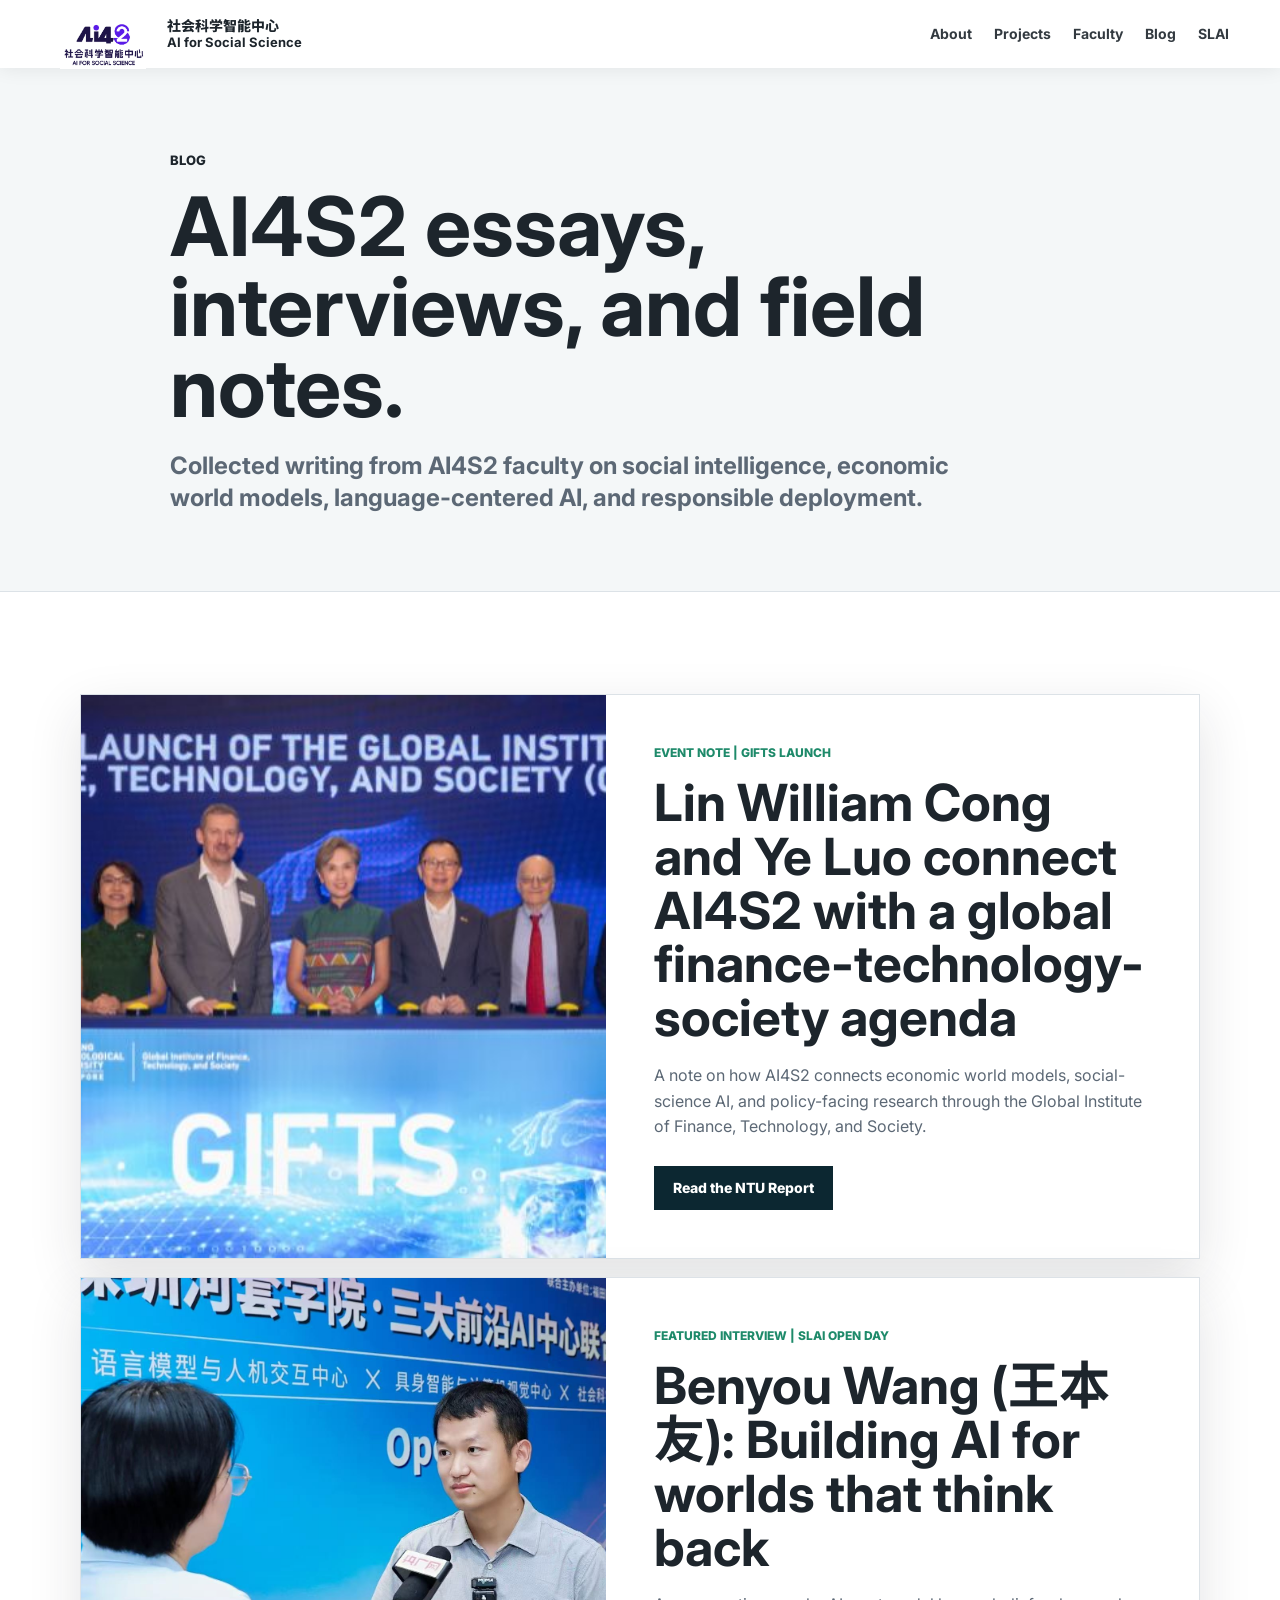
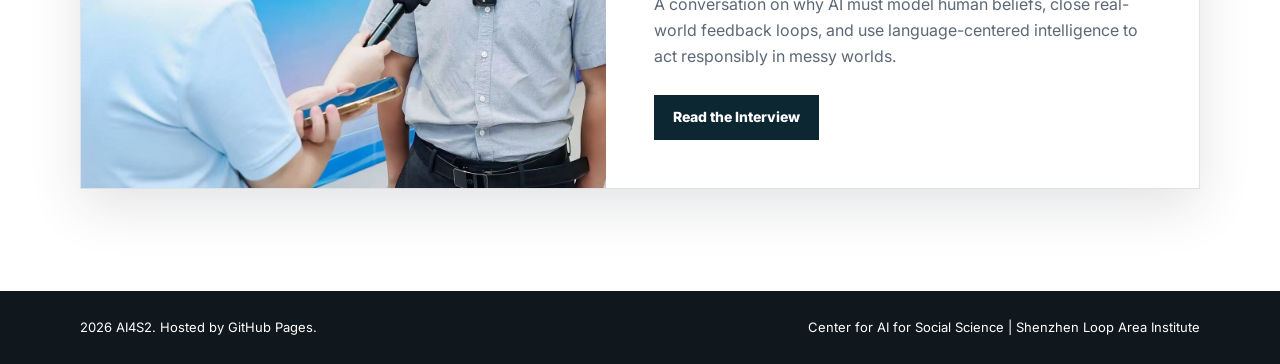
==== blog/index.html @ 8fbc67a0 "Add local blog pages" ====
<!doctype html>
<html lang="en">
  <head>
    <meta charset="utf-8" />
    <meta name="viewport" content="width=device-width, initial-scale=1" />
    <meta
      name="description"
      content="AI4S2 blog posts, interviews, and essays on social intelligence, economic world models, language-centered AI, and real-world deployment."
    />
    <title>Blog | AI4S2</title>
    <link rel="icon" href="../favicon.svg" type="image/svg+xml" />
    <link rel="preconnect" href="https://fonts.googleapis.com" />
    <link rel="preconnect" href="https://fonts.gstatic.com" crossorigin />
    <link
      href="https://fonts.googleapis.com/css2?family=Inter:wght@400;500;600;700;800&family=Noto+Sans+SC:wght@400;500;700;800&display=swap"
      rel="stylesheet"
    />
    <link rel="stylesheet" href="../assets/css/styles.css" />
  </head>
  <body class="subpage">
    <header class="site-header" data-header>
      <a class="brand" href="../" aria-label="AI4S2 home">
        <span class="brand-logo-wrap">
          <img class="brand-logo" src="../assets/img/ai4s2-center-logo.png" alt="" />
        </span>
        <span class="brand-text">
          <span>&#31038;&#20250;&#31185;&#23398;&#26234;&#33021;&#20013;&#24515;</span>
          <span>AI for Social Science</span>
        </span>
      </a>
      <button class="nav-toggle" type="button" aria-expanded="false" aria-controls="site-nav" data-nav-toggle>
        <span></span>
        <span></span>
        <span></span>
      </button>
      <nav class="site-nav" id="site-nav" data-nav>
        <a href="../#about">About</a>
        <a href="../projects.html">Projects</a>
        <a href="../faculty.html">Faculty</a>
        <a href="./">Blog</a>
        <a href="https://www.slai.edu.cn/" target="_blank" rel="noreferrer">SLAI</a>
      </nav>
    </header>

    <main id="top">
      <section class="page-hero">
        <div class="section-inner page-hero-inner">
          <p class="section-kicker">Blog</p>
          <h1>AI4S2 essays, interviews, and field notes.</h1>
          <p>Collected writing from AI4S2 faculty on social intelligence, economic world models, language-centered AI, and responsible deployment.</p>
        </div>
      </section>

      <section class="section">
        <div class="section-inner">
          <div class="blog-list-grid">
            <article class="blog-list-card">
              <a
                class="blog-list-image"
                href="https://www.ntu.edu.sg/gifts/events-and-programmes/news/detail/launch-of-the-global-institute-of-finance--technology--and-society-gifts"
                target="_blank"
                rel="noreferrer"
              >
                <img
                  src="../assets/img/gifts-launch-cover.jpg"
                  alt="Launch of the Global Institute of Finance, Technology, and Society"
                  loading="lazy"
                  decoding="async"
                />
              </a>
              <div class="blog-list-copy">
                <span class="blog-label">Event Note | GIFTS Launch</span>
                <h2>
                  <a
                    href="https://www.ntu.edu.sg/gifts/events-and-programmes/news/detail/launch-of-the-global-institute-of-finance--technology--and-society-gifts"
                    target="_blank"
                    rel="noreferrer"
                  >
                    Lin William Cong and Ye Luo connect AI4S2 with a global finance-technology-society agenda
                  </a>
                </h2>
                <p>
                  A note on how AI4S2 connects economic world models, social-science AI, and policy-facing research
                  through the Global Institute of Finance, Technology, and Society.
                </p>
                <a
                  class="button blog-link"
                  href="https://www.ntu.edu.sg/gifts/events-and-programmes/news/detail/launch-of-the-global-institute-of-finance--technology--and-society-gifts"
                  target="_blank"
                  rel="noreferrer"
                >
                  Read the NTU Report
                </a>
              </div>
            </article>
            <article class="blog-list-card">
              <a class="blog-list-image" href="./2026/slai-open-day-interview/">
                <img
                  src="../assets/img/benyou-wang-slai-open-day.jpg"
                  alt="Benyou Wang interviewed at the Shenzhen Loop Area Institute Open Day"
                  loading="lazy"
                  decoding="async"
                />
              </a>
              <div class="blog-list-copy">
                <span class="blog-label">Featured Interview | SLAI Open Day</span>
                <h2>
                  <a href="./2026/slai-open-day-interview/">
                    Benyou Wang (&#29579;&#26412;&#21451;): Building AI for worlds that think back
                  </a>
                </h2>
                <p>
                  A conversation on why AI must model human beliefs, close real-world feedback loops, and use
                  language-centered intelligence to act responsibly in messy worlds.
                </p>
                <a class="button blog-link" href="./2026/slai-open-day-interview/">Read the Interview</a>
              </div>
            </article>
          </div>
        </div>
      </section>
    </main>

    <footer class="site-footer">
      <div class="section-inner footer-inner">
        <span>2026 AI4S2. Hosted by GitHub Pages.</span>
        <span>Center for AI for Social Science | Shenzhen Loop Area Institute</span>
      </div>
    </footer>

    <script src="../assets/js/main.js"></script>
  </body>
</html>
---- assets/css/styles.css ----
:root {
  --ink: #1d252c;
  --muted: #5c6875;
  --line: #dce2e7;
  --paper: #ffffff;
  --soft: #f4f7f8;
  --deep: #0c2731;
  --blue: #2b77c0;
  --green: #1e8a6a;
  --rose: #b64e65;
  --gold: #b88226;
  --violet: #6c5eb5;
  --cyan: #14879b;
  --slai-purple: #5524ee;
  --slai-ink: #1d1348;
  --slai-soft: #f4f0ff;
  --shadow: 0 18px 50px rgba(29, 37, 44, 0.12);
}

* {
  box-sizing: border-box;
}

html {
  scroll-behavior: smooth;
}

body {
  margin: 0;
  color: var(--ink);
  background: var(--paper);
  font-family: Inter, "Noto Sans SC", system-ui, -apple-system, BlinkMacSystemFont, "Segoe UI", sans-serif;
  line-height: 1.6;
}

a {
  color: inherit;
  text-decoration: none;
}

img {
  display: block;
  max-width: 100%;
}

.site-header {
  position: fixed;
  z-index: 30;
  top: 0;
  left: 0;
  right: 0;
  display: flex;
  align-items: center;
  justify-content: space-between;
  height: 68px;
  padding: 0 clamp(18px, 4vw, 56px);
  color: #fff;
  transition: background 180ms ease, color 180ms ease, box-shadow 180ms ease;
}

.site-header.is-scrolled {
  color: var(--ink);
  background: rgba(255, 255, 255, 0.94);
  box-shadow: 0 1px 18px rgba(0, 0, 0, 0.08);
  backdrop-filter: blur(14px);
}

.subpage .site-header {
  color: var(--ink);
  background: rgba(255, 255, 255, 0.96);
  box-shadow: 0 1px 18px rgba(0, 0, 0, 0.08);
  backdrop-filter: blur(14px);
}

.brand {
  display: inline-flex;
  align-items: center;
  gap: 12px;
  font-weight: 800;
  letter-spacing: 0;
}

.brand-logo-wrap {
  display: grid;
  place-items: center;
  width: 104px;
  height: 44px;
  padding: 6px 8px;
  border: 1px solid rgba(255, 255, 255, 0.62);
  background: #fff;
}

.brand-logo {
  width: 100%;
  height: 100%;
  object-fit: contain;
}

.brand-mark {
  display: grid;
  place-items: center;
  width: 72px;
  height: 34px;
  border: 1px solid currentColor;
  font-size: 15px;
}

.brand-text {
  display: grid;
  gap: 1px;
  color: inherit;
  font-size: 13px;
  font-weight: 700;
  line-height: 1.15;
}

.brand-text span:first-child {
  font-size: 14px;
  font-weight: 800;
}

.site-nav {
  display: flex;
  align-items: center;
  gap: 22px;
  font-size: 14px;
  font-weight: 700;
}

.site-nav a {
  opacity: 0.9;
}

.site-nav a:hover {
  opacity: 1;
}

.nav-toggle {
  display: none;
  width: 42px;
  height: 42px;
  border: 1px solid currentColor;
  background: transparent;
  color: inherit;
  padding: 9px;
}

.nav-toggle span {
  display: block;
  height: 2px;
  margin: 5px 0;
  background: currentColor;
}

.hero {
  position: relative;
  min-height: min(760px, 82vh);
  display: flex;
  align-items: center;
  overflow: hidden;
  color: #fff;
}

.hero-bg,
.hero-overlay {
  position: absolute;
  inset: 0;
  width: 100%;
  height: 100%;
}

.hero-bg {
  object-fit: cover;
}

.hero-overlay {
  background: rgba(3, 19, 27, 0.58);
}

.hero-content {
  position: relative;
  z-index: 1;
  width: min(1120px, calc(100% - 40px));
  margin: 0 auto;
  padding-top: 64px;
}

.hero-logo {
  width: min(270px, 62vw);
  margin: 0 0 28px;
  padding: 16px 18px;
  border: 1px solid rgba(255, 255, 255, 0.42);
  background: rgba(255, 255, 255, 0.94);
  box-shadow: 0 20px 52px rgba(0, 0, 0, 0.18);
}

.eyebrow,
.section-kicker {
  margin: 0 0 16px;
  font-size: 13px;
  font-weight: 800;
  letter-spacing: 0;
  text-transform: uppercase;
}

.hero h1 {
  margin: 0;
  max-width: 900px;
  font-size: clamp(62px, 12vw, 140px);
  line-height: 0.9;
  letter-spacing: 0;
}

.hero-subtitle {
  max-width: 760px;
  margin: 26px 0 0;
  font-size: clamp(19px, 2.2vw, 31px);
  line-height: 1.25;
  font-weight: 700;
}

.hero-subtitle.cn {
  margin-top: 12px;
  font-size: clamp(16px, 1.6vw, 22px);
  font-weight: 500;
}

.hero-actions {
  display: flex;
  gap: 14px;
  flex-wrap: wrap;
  margin-top: 34px;
}

.button {
  display: inline-flex;
  align-items: center;
  min-height: 44px;
  padding: 10px 18px;
  border: 1px solid currentColor;
  font-size: 14px;
  font-weight: 800;
}

.button.primary {
  background: #fff;
  color: var(--deep);
  border-color: #fff;
}

.button.secondary {
  color: #fff;
}

.slai-band {
  border-bottom: 1px solid rgba(85, 36, 238, 0.18);
  background: var(--slai-soft);
}

.slai-band-inner {
  display: grid;
  grid-template-columns: minmax(0, 1.35fr) minmax(220px, 0.58fr) minmax(190px, 0.42fr);
  gap: 28px;
  align-items: center;
  padding: 26px 0;
}

.slai-tag {
  display: inline-flex;
  margin-bottom: 8px;
  color: var(--slai-purple);
  font-size: 12px;
  font-weight: 900;
  letter-spacing: 0;
  text-transform: uppercase;
}

.slai-identity h2 {
  margin: 0;
  color: var(--slai-ink);
  font-size: clamp(24px, 3vw, 38px);
  line-height: 1.08;
}

.slai-identity p {
  max-width: 690px;
  margin: 10px 0 0;
  color: #514a67;
  font-size: 15px;
}

.slai-motto {
  min-height: 132px;
  padding: 20px;
  border-left: 5px solid var(--slai-purple);
  background: #fff;
}

.slai-motto span {
  display: block;
  color: var(--slai-purple);
  font-size: 12px;
  font-weight: 900;
  letter-spacing: 0;
}

.slai-motto strong {
  display: block;
  margin-top: 14px;
  color: var(--slai-ink);
  font-size: 30px;
  line-height: 1.15;
}

.slai-links {
  display: grid;
  gap: 10px;
}

.slai-links a {
  display: flex;
  align-items: center;
  min-height: 46px;
  padding: 12px 14px;
  border: 1px solid rgba(85, 36, 238, 0.28);
  background: #fff;
  color: var(--slai-ink);
  font-size: 13px;
  font-weight: 900;
}

.slai-links a:hover {
  border-color: var(--slai-purple);
  color: var(--slai-purple);
}

.page-hero {
  padding: 150px 0 76px;
  border-bottom: 1px solid var(--line);
  background: var(--soft);
}

.page-hero-inner {
  max-width: 940px;
}

.page-hero h1 {
  margin: 0;
  font-size: clamp(46px, 7vw, 82px);
  line-height: 0.98;
}

.page-hero p:last-child {
  max-width: 780px;
  margin-top: 22px;
  color: var(--muted);
  font-size: clamp(18px, 2vw, 24px);
  font-weight: 700;
  line-height: 1.35;
}

.section {
  padding: clamp(58px, 8vw, 108px) 0;
}

.section-inner {
  width: min(1120px, calc(100% - 40px));
  margin: 0 auto;
}

.muted {
  background: var(--soft);
}

.intro-band {
  padding-top: clamp(46px, 6vw, 78px);
}

.intro-grid,
.split-grid,
.evidence-grid,
.team-grid,
.contact-grid {
  display: grid;
  grid-template-columns: minmax(0, 0.85fr) minmax(0, 1.15fr);
  gap: clamp(30px, 5vw, 76px);
  align-items: start;
}

h2 {
  margin: 0;
  font-size: clamp(31px, 4.5vw, 56px);
  line-height: 1.05;
  letter-spacing: 0;
}

h3 {
  margin: 0 0 10px;
  font-size: 20px;
  line-height: 1.2;
  letter-spacing: 0;
}

p {
  margin: 0;
}

p + p {
  margin-top: 16px;
}

.cn {
  color: inherit;
}

.intro-copy {
  font-size: 18px;
  color: var(--muted);
}

.framework {
  display: grid;
  grid-template-columns: repeat(3, minmax(0, 1fr));
  gap: 18px;
}

.insight-grid {
  display: grid;
  grid-template-columns: repeat(3, minmax(0, 1fr));
  gap: 18px;
}

.insight-card {
  min-height: 220px;
  padding: 24px;
  border: 1px solid var(--line);
  background: #fff;
}

.insight-card span {
  display: inline-flex;
  align-items: center;
  justify-content: center;
  width: 42px;
  height: 42px;
  margin-bottom: 42px;
  border: 1px solid var(--green);
  color: var(--green);
  font-weight: 800;
}

.insight-card p {
  color: var(--muted);
}

.framework-panel,
.direction-card,
.stat-box {
  border: 1px solid var(--line);
  background: #fff;
}

.framework-panel {
  min-height: 260px;
  padding: 26px;
}

.panel-number {
  display: block;
  margin-bottom: 54px;
  color: var(--green);
  font-weight: 800;
}

.framework-panel p,
.direction-card p,
.project-card p,
.visual-copy p,
.team-grid p,
.contact-grid p {
  color: var(--muted);
}

.section-heading {
  max-width: 760px;
  margin-bottom: 34px;
}

.section-heading.wide {
  max-width: 880px;
}

.direction-grid {
  display: grid;
  grid-template-columns: repeat(3, minmax(0, 1fr));
  gap: 18px;
}

.direction-card {
  min-height: 260px;
  padding: 24px;
  border-top-width: 5px;
}

.accent-blue {
  border-top-color: var(--blue);
}

.accent-green {
  border-top-color: var(--green);
}

.accent-rose {
  border-top-color: var(--rose);
}

.accent-gold {
  border-top-color: var(--gold);
}

.accent-violet {
  border-top-color: var(--violet);
}

.accent-cyan {
  border-top-color: var(--cyan);
}

.visual-split {
  background: #fff;
}

.visual-copy {
  padding-top: 18px;
}

.media-frame {
  margin: 0;
  border: 1px solid var(--line);
  background: #fff;
  box-shadow: var(--shadow);
}

.media-frame img {
  width: 100%;
  aspect-ratio: 1.55;
  object-fit: cover;
}

figcaption {
  padding: 12px 14px 14px;
  color: var(--muted);
  font-size: 13px;
}

.project-grid {
  display: grid;
  grid-template-columns: repeat(2, minmax(0, 1fr));
  gap: 18px;
}

.project-section .section-heading {
  margin-bottom: 30px;
}

.subpage .project-section > .section-inner > .section-heading:first-child,
.subpage .faculty-section > .section-inner > .section-heading:first-child {
  display: none;
}

.project-feature {
  display: grid;
  grid-template-columns: minmax(0, 0.92fr) minmax(0, 1.08fr);
  margin-bottom: 18px;
  border: 1px solid var(--line);
  background: #fff;
  box-shadow: var(--shadow);
}

.project-feature-copy {
  display: flex;
  flex-direction: column;
  justify-content: center;
  min-width: 0;
  padding: clamp(28px, 4vw, 44px);
}

.project-label {
  display: block;
  margin-bottom: 16px;
  color: var(--green);
  font-size: 12px;
  font-weight: 800;
  text-transform: uppercase;
}

.project-feature h3 {
  margin: 0;
  font-size: clamp(40px, 5vw, 66px);
  line-height: 0.98;
}

.project-lede {
  margin-top: 18px;
  color: var(--ink);
  font-size: clamp(19px, 2vw, 24px);
  font-weight: 800;
  line-height: 1.28;
}

.project-feature-copy p:not(.project-lede) {
  margin-top: 17px;
  color: var(--muted);
}

.project-meta-grid {
  display: grid;
  grid-template-columns: repeat(3, minmax(0, 1fr));
  gap: 10px;
  margin-top: 24px;
}

.project-meta-grid div {
  min-width: 0;
  min-height: 112px;
  padding: 14px;
  border: 1px solid var(--line);
  background: var(--soft);
}

.project-meta-grid span,
.project-meta-grid small {
  display: block;
  color: var(--muted);
  font-size: 12px;
  font-weight: 800;
  line-height: 1.35;
}

.project-meta-grid strong {
  display: block;
  margin: 12px 0 6px;
  color: var(--deep);
  font-size: clamp(22px, 2.1vw, 30px);
  line-height: 1;
}

.project-feature-visual {
  display: flex;
  flex-direction: column;
  min-width: 0;
  margin: 0;
  border-left: 1px solid var(--line);
  background: var(--soft);
}

.project-feature-visual img {
  flex: 0 0 auto;
  width: 100%;
  min-height: 0;
  aspect-ratio: 1.78;
  object-fit: cover;
  object-position: center;
}

.project-detail-grid {
  display: grid;
  grid-template-columns: repeat(3, minmax(0, 1fr));
  gap: 14px;
  margin: 18px 0;
}

.project-detail-card {
  min-height: 315px;
  padding: 22px;
  border: 1px solid var(--line);
  border-top-width: 5px;
  background: #fff;
}

.project-number {
  display: block;
  margin-bottom: 34px;
  color: var(--green);
  font-weight: 800;
}

.project-detail-card h4,
.project-note h4 {
  margin: 0 0 14px;
  font-size: 21px;
  line-height: 1.18;
}

.project-detail-card ul {
  margin: 0;
  padding-left: 18px;
  color: var(--muted);
  font-size: 14px;
  line-height: 1.5;
}

.project-detail-card li + li {
  margin-top: 8px;
}

.project-visual-grid {
  display: grid;
  grid-template-columns: minmax(0, 1.22fr) minmax(0, 0.78fr);
  gap: 18px;
  align-items: stretch;
}

.project-visual-panel {
  min-width: 0;
  margin: 0;
  border: 1px solid var(--line);
  background: #fff;
}

.project-visual-panel img {
  width: 100%;
  aspect-ratio: 1.79;
  object-fit: cover;
}

.project-visual-panel.compact img {
  aspect-ratio: 1.97;
}

.project-side-stack {
  display: grid;
  gap: 18px;
}

.project-note {
  min-height: 188px;
  padding: 24px;
  color: #fff;
  background: var(--deep);
}

.project-note p {
  color: rgba(255, 255, 255, 0.78);
}

.project-subheading {
  max-width: 760px;
  margin: 36px 0 18px;
}

.project-subheading h3 {
  margin: 0;
  font-size: clamp(26px, 3vw, 36px);
  line-height: 1.12;
}

.project-card {
  display: grid;
  grid-template-columns: 190px minmax(0, 1fr);
  min-height: 210px;
  border: 1px solid var(--line);
  background: #fff;
}

.project-card img {
  width: 100%;
  height: 100%;
  min-height: 210px;
  object-fit: cover;
}

.project-card div {
  padding: 22px;
}

.faculty-section .section-heading p {
  max-width: 820px;
  color: var(--muted);
}

.faculty-group + .faculty-group {
  margin-top: 34px;
}

.faculty-group-head {
  display: flex;
  align-items: end;
  justify-content: space-between;
  gap: 24px;
  margin-bottom: 16px;
  border-bottom: 1px solid var(--line);
  padding-bottom: 14px;
}

.faculty-group-head h3 {
  margin: 0;
  font-size: 24px;
}

.faculty-group-head p {
  max-width: 560px;
  color: var(--muted);
  font-size: 14px;
}

.faculty-grid {
  display: grid;
  grid-template-columns: repeat(2, minmax(0, 1fr));
  gap: 14px;
}

.faculty-grid.compact {
  grid-template-columns: repeat(3, minmax(0, 1fr));
}

.faculty-card {
  display: grid;
  grid-template-columns: 58px minmax(0, 1fr);
  gap: 16px;
  min-height: 180px;
  padding: 20px;
  border: 1px solid var(--line);
  background: #fff;
}

.faculty-card.lead {
  border-top: 5px solid var(--green);
}

.faculty-card.has-photo {
  grid-template-columns: 94px minmax(0, 1fr);
  min-height: 196px;
}

.faculty-photo {
  width: 94px;
  height: 118px;
  margin: 0;
  overflow: hidden;
  align-self: start;
  border: 1px solid var(--line);
  background: var(--soft);
}

.faculty-photo img {
  display: block;
  width: 100%;
  height: 100%;
  object-fit: cover;
}

.faculty-avatar {
  display: grid;
  place-items: center;
  width: 58px;
  height: 58px;
  border: 1px solid var(--deep);
  color: var(--deep);
  font-size: 15px;
  font-weight: 800;
}

.faculty-label {
  display: block;
  margin-bottom: 8px;
  color: var(--green);
  font-size: 12px;
  font-weight: 800;
  text-transform: uppercase;
}

.faculty-card h4 {
  margin: 0 0 6px;
  font-size: 20px;
  line-height: 1.2;
}

.faculty-card p {
  color: var(--ink);
  font-size: 14px;
  font-weight: 700;
}

.faculty-meta {
  display: block;
  margin-top: 12px;
  color: var(--muted);
  font-size: 13px;
  line-height: 1.45;
}

.blog-section {
  background: #fff;
}

.blog-section .section-heading p {
  max-width: 760px;
  color: var(--muted);
}

.blog-feature {
  display: grid;
  grid-template-columns: minmax(0, 1.08fr) minmax(0, 0.92fr);
  border: 1px solid var(--line);
  background: #fff;
  box-shadow: var(--shadow);
}

.blog-stack {
  display: grid;
  gap: 24px;
}

.blog-media {
  display: grid;
  grid-template-rows: minmax(0, 1fr) auto;
  min-width: 0;
  background: var(--soft);
}

.blog-image {
  display: block;
  min-height: 430px;
  background: var(--soft);
  overflow: hidden;
}

.blog-media .blog-image {
  min-height: 285px;
}

.blog-image img {
  width: 100%;
  height: 100%;
  object-fit: cover;
  object-position: center;
}

.blog-inline-photo {
  margin: 0;
  border-top: 1px solid var(--line);
  background: #fff;
}

.blog-inline-photo img {
  width: 100%;
  aspect-ratio: 1.72;
  object-fit: cover;
  object-position: center;
}

.blog-content {
  display: flex;
  flex-direction: column;
  justify-content: center;
  min-width: 0;
  padding: clamp(28px, 4vw, 48px);
}

.blog-label {
  display: block;
  margin-bottom: 14px;
  color: var(--green);
  font-size: 12px;
  font-weight: 800;
  text-transform: uppercase;
}

.blog-content h3 {
  margin: 0;
  font-size: clamp(30px, 3.6vw, 48px);
  line-height: 1.04;
}

.blog-content p {
  margin-top: 20px;
  color: var(--muted);
  font-size: 16px;
}

.blog-points {
  display: grid;
  gap: 10px;
  margin: 24px 0 26px;
}

.blog-points span {
  position: relative;
  display: block;
  padding: 12px 14px 12px 34px;
  border: 1px solid var(--line);
  background: var(--soft);
  color: var(--ink);
  font-size: 14px;
  font-weight: 700;
  line-height: 1.45;
}

.blog-points span::before {
  content: "";
  position: absolute;
  top: 19px;
  left: 14px;
  width: 8px;
  height: 8px;
  background: var(--green);
}

.button.blog-link {
  align-self: flex-start;
  background: var(--deep);
  color: #fff;
  border-color: var(--deep);
}

.blog-index-link {
  margin-top: 14px;
  color: var(--green);
  font-size: 13px;
  font-weight: 800;
}

.blog-list-grid {
  display: grid;
  gap: 18px;
}

.blog-list-card {
  display: grid;
  grid-template-columns: minmax(0, 0.94fr) minmax(0, 1.06fr);
  border: 1px solid var(--line);
  background: #fff;
  box-shadow: var(--shadow);
}

.blog-list-image {
  display: block;
  min-height: 390px;
  background: var(--soft);
  overflow: hidden;
}

.blog-list-image img {
  width: 100%;
  height: 100%;
  object-fit: cover;
}

.blog-list-copy {
  display: flex;
  flex-direction: column;
  justify-content: center;
  min-width: 0;
  padding: clamp(28px, 4vw, 48px);
}

.blog-list-copy h2 {
  font-size: clamp(32px, 4vw, 52px);
}

.blog-list-copy p {
  margin: 18px 0 26px;
  color: var(--muted);
  font-size: 16px;
}

.article-hero {
  padding: 142px 0 58px;
  background: var(--soft);
  border-bottom: 1px solid var(--line);
}

.article-hero-inner {
  max-width: 960px;
}

.article-back {
  display: inline-block;
  margin-bottom: 28px;
  color: var(--green);
  font-size: 13px;
  font-weight: 800;
}

.article-hero h1 {
  margin: 0;
  font-size: clamp(42px, 6.2vw, 78px);
  line-height: 0.98;
}

.article-deck {
  max-width: 840px;
  margin-top: 24px;
  color: var(--muted);
  font-size: clamp(18px, 2vw, 24px);
  font-weight: 700;
  line-height: 1.35;
}

.article-meta {
  display: flex;
  flex-wrap: wrap;
  gap: 9px;
  margin-top: 28px;
}

.article-meta span {
  padding: 7px 10px;
  border: 1px solid var(--line);
  background: #fff;
  color: var(--muted);
  font-size: 12px;
  font-weight: 800;
}

.article-cover {
  width: min(1120px, calc(100% - 40px));
  margin: 34px auto 0;
  border: 1px solid var(--line);
  background: #fff;
  box-shadow: var(--shadow);
}

.article-cover img {
  width: 100%;
  max-height: 620px;
  object-fit: cover;
}

.article-section {
  padding-top: clamp(42px, 6vw, 78px);
}

.article-layout {
  display: grid;
  grid-template-columns: minmax(190px, 0.28fr) minmax(0, 0.72fr);
  gap: clamp(30px, 5vw, 72px);
  align-items: start;
}

.article-toc {
  position: sticky;
  top: 96px;
  display: grid;
  gap: 10px;
  padding: 18px;
  border: 1px solid var(--line);
  background: #fff;
}

.article-toc a {
  color: var(--muted);
  font-size: 13px;
  font-weight: 800;
  line-height: 1.35;
}

.article-toc a:hover {
  color: var(--green);
}

.article-body {
  min-width: 0;
  font-size: 18px;
  line-height: 1.72;
}

.article-body p {
  color: #34404a;
}

.article-lede {
  color: var(--ink);
  font-size: clamp(20px, 2.2vw, 27px);
  font-weight: 800;
  line-height: 1.36;
}

.article-body h2 {
  margin: 54px 0 18px;
  padding-top: 16px;
  border-top: 1px solid var(--line);
  font-size: clamp(28px, 3vw, 40px);
  line-height: 1.12;
}

.article-body ul {
  margin: 18px 0 0;
  padding-left: 22px;
  color: #34404a;
}

.article-body li + li {
  margin-top: 8px;
}

.article-source {
  margin-top: 54px;
  padding: 20px;
  border: 1px solid var(--line);
  background: var(--soft);
}

.article-source p {
  color: var(--muted);
  font-size: 14px;
  font-weight: 700;
}

.article-source a {
  color: var(--green);
}

.evidence {
  background: var(--deep);
  color: #fff;
}

.evidence p {
  color: rgba(255, 255, 255, 0.78);
}

.timeline {
  display: grid;
  gap: 12px;
}

.timeline div {
  padding: 18px;
  border: 1px solid rgba(255, 255, 255, 0.2);
  background: rgba(255, 255, 255, 0.08);
}

.timeline time {
  display: block;
  margin-bottom: 8px;
  color: #9fe0ca;
  font-weight: 800;
}

.gallery {
  display: grid;
  grid-template-columns: 1fr 1fr;
  gap: 14px;
}

.gallery img {
  width: 100%;
  aspect-ratio: 1.35;
  object-fit: cover;
  border: 1px solid rgba(255, 255, 255, 0.18);
}

.gallery img:first-child {
  grid-column: span 2;
  aspect-ratio: 2.45;
}

.stat-grid {
  display: grid;
  grid-template-columns: repeat(2, minmax(0, 1fr));
  gap: 14px;
}

.stat-box {
  min-height: 150px;
  padding: 22px;
}

.stat-box strong {
  display: block;
  margin-bottom: 18px;
  font-size: 42px;
  line-height: 1;
  color: var(--green);
}

.stat-box span {
  color: var(--muted);
  font-weight: 700;
}

.contact-section {
  background: #f7f1e8;
}

.contact-links {
  display: grid;
  gap: 12px;
}

.contact-links a {
  display: flex;
  align-items: center;
  min-height: 54px;
  padding: 14px 18px;
  border: 1px solid rgba(29, 37, 44, 0.16);
  background: #fff;
  font-weight: 800;
}

.contact-links a:hover {
  border-color: var(--green);
}

.site-footer {
  padding: 26px 0;
  color: #fff;
  background: #11181d;
  font-size: 13px;
}

.footer-inner {
  display: flex;
  justify-content: space-between;
  gap: 18px;
  flex-wrap: wrap;
}

@media (max-width: 900px) {
  .site-nav {
    position: absolute;
    top: 68px;
    left: 16px;
    right: 16px;
    display: none;
    flex-direction: column;
    align-items: stretch;
    gap: 0;
    padding: 8px;
    color: var(--ink);
    background: #fff;
    box-shadow: var(--shadow);
  }

  .site-nav.is-open {
    display: flex;
  }

  .site-nav a {
    padding: 12px 14px;
  }

  .nav-toggle {
    display: block;
  }

  .brand-text {
    display: none;
  }

  .intro-grid,
  .split-grid,
  .evidence-grid,
  .team-grid,
  .contact-grid,
  .insight-grid,
  .framework,
  .direction-grid,
  .faculty-grid,
  .faculty-grid.compact,
  .slai-band-inner,
  .blog-feature,
  .blog-list-card,
  .article-layout,
  .project-feature,
  .project-detail-grid,
  .project-visual-grid,
  .project-grid {
    grid-template-columns: 1fr;
  }

  .blog-image {
    min-height: 0;
    aspect-ratio: 1.62;
  }

  .blog-media .blog-image {
    min-height: 0;
  }

  .blog-list-image {
    min-height: 0;
    aspect-ratio: 1.62;
  }

  .article-toc {
    position: static;
  }

  .project-feature-visual {
    border-top: 1px solid var(--line);
    border-left: 0;
  }

  .project-feature-visual img {
    min-height: 0;
    aspect-ratio: 1.62;
  }

  .project-detail-card {
    min-height: auto;
  }

  .faculty-group-head {
    align-items: start;
    flex-direction: column;
  }

  .project-card {
    grid-template-columns: 1fr;
  }

  .project-card img {
    min-height: 0;
    aspect-ratio: 1.65;
  }

  .framework-panel,
  .insight-card,
  .direction-card {
    min-height: auto;
  }

  .panel-number {
    margin-bottom: 34px;
  }
}

@media (max-width: 560px) {
  .site-header {
    height: 62px;
    padding: 0 14px;
  }

  .site-nav {
    top: 62px;
  }

  .brand-logo-wrap {
    width: 92px;
    height: 40px;
  }

  .hero {
    min-height: 760px;
  }

  .hero-logo {
    width: min(220px, 72vw);
  }

  .page-hero {
    padding: 118px 0 54px;
  }

  .hero-content,
  .section-inner {
    width: min(100% - 28px, 1120px);
  }

  .hero h1 {
    font-size: 64px;
  }

  .hero-actions {
    align-items: stretch;
    flex-direction: column;
  }

  .button {
    justify-content: center;
  }

  .button.blog-link {
    align-self: stretch;
  }

  .article-hero {
    padding: 112px 0 48px;
  }

  .article-cover {
    width: min(100% - 28px, 1120px);
    margin-top: 22px;
  }

  .article-body {
    font-size: 16px;
  }

  .project-meta-grid {
    grid-template-columns: 1fr;
  }

  .project-meta-grid div {
    min-height: auto;
  }

  .slai-motto {
    min-height: auto;
  }

  .stat-grid,
  .gallery {
    grid-template-columns: 1fr;
  }

  .gallery img:first-child {
    grid-column: span 1;
    aspect-ratio: 1.35;
  }
}
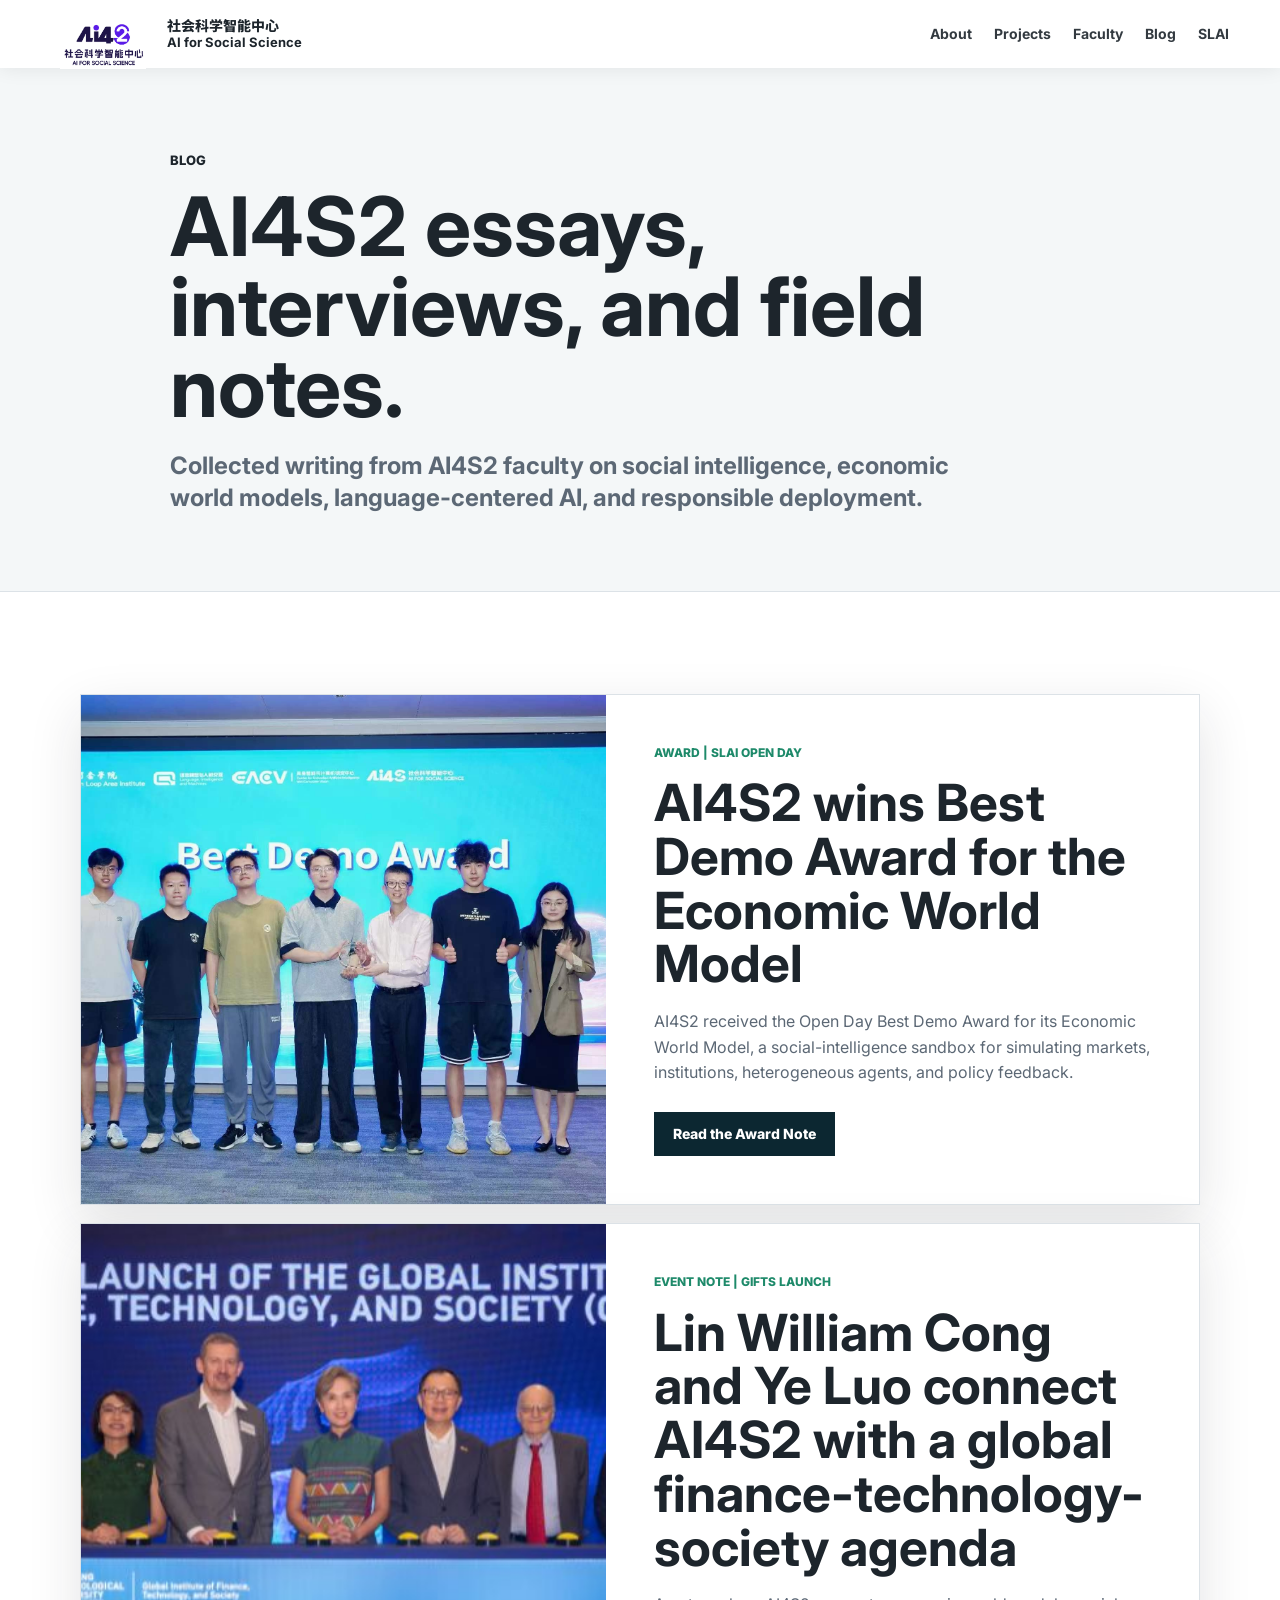
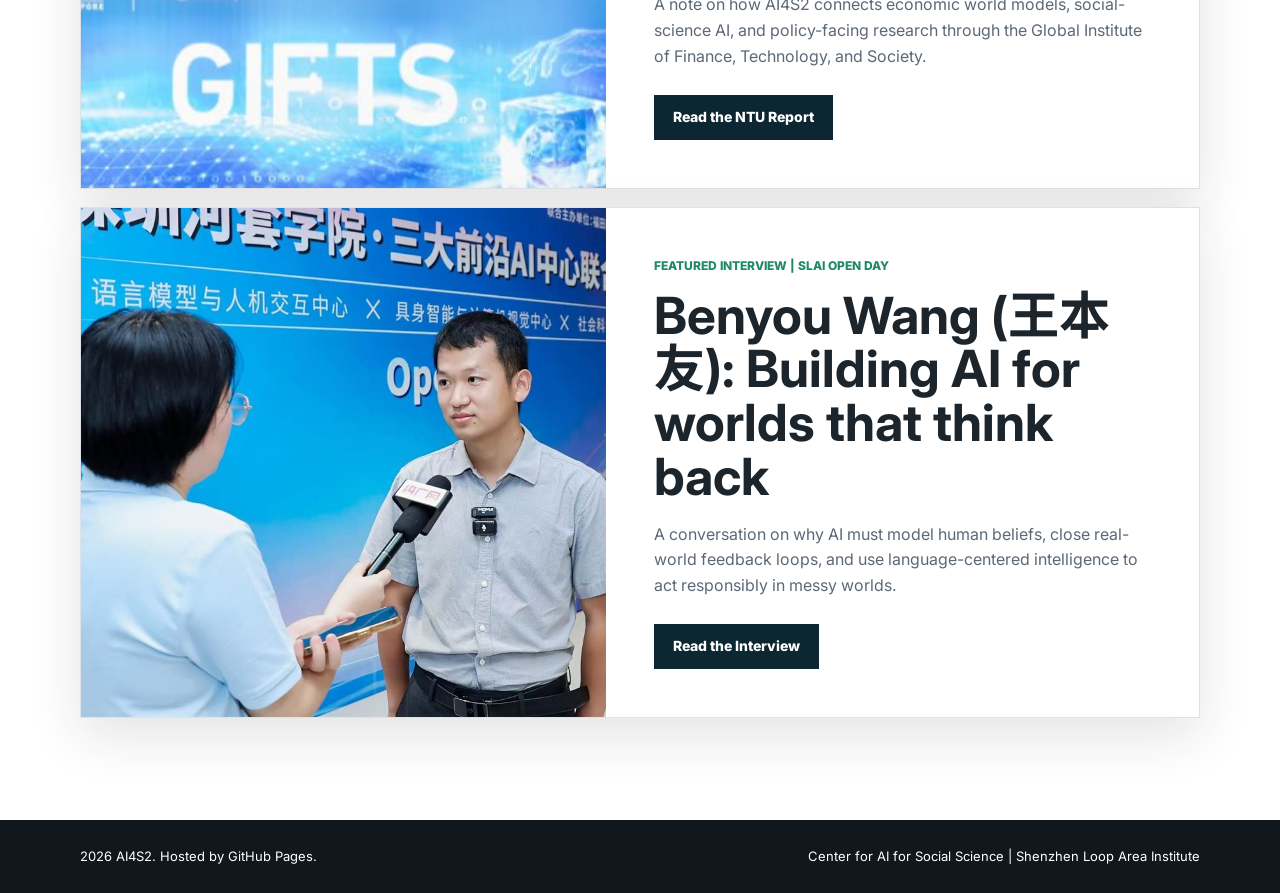
==== commit c4e570c1: "Add Best Demo Award blog post" ====
--- a/blog/index.html
+++ b/blog/index.html
@@ -54,6 +54,31 @@
       <section class="section">
         <div class="section-inner">
           <div class="blog-list-grid">
+            <article class="blog-list-card">
+              <a class="blog-list-image" href="./2026/best-demo-award-economic-world-model/">
+                <img
+                  src="../assets/img/ai4s2-best-demo-award-economic-world-model.jpg"
+                  alt="AI4S2 team receiving the Best Demo Award for the Economic World Model"
+                  width="2113"
+                  height="1440"
+                  loading="lazy"
+                  decoding="async"
+                />
+              </a>
+              <div class="blog-list-copy">
+                <span class="blog-label">Award | SLAI Open Day</span>
+                <h2>
+                  <a href="./2026/best-demo-award-economic-world-model/">
+                    AI4S2 wins Best Demo Award for the Economic World Model
+                  </a>
+                </h2>
+                <p>
+                  AI4S2 received the Open Day Best Demo Award for its Economic World Model, a social-intelligence
+                  sandbox for simulating markets, institutions, heterogeneous agents, and policy feedback.
+                </p>
+                <a class="button blog-link" href="./2026/best-demo-award-economic-world-model/">Read the Award Note</a>
+              </div>
+            </article>
             <article class="blog-list-card">
               <a
                 class="blog-list-image"
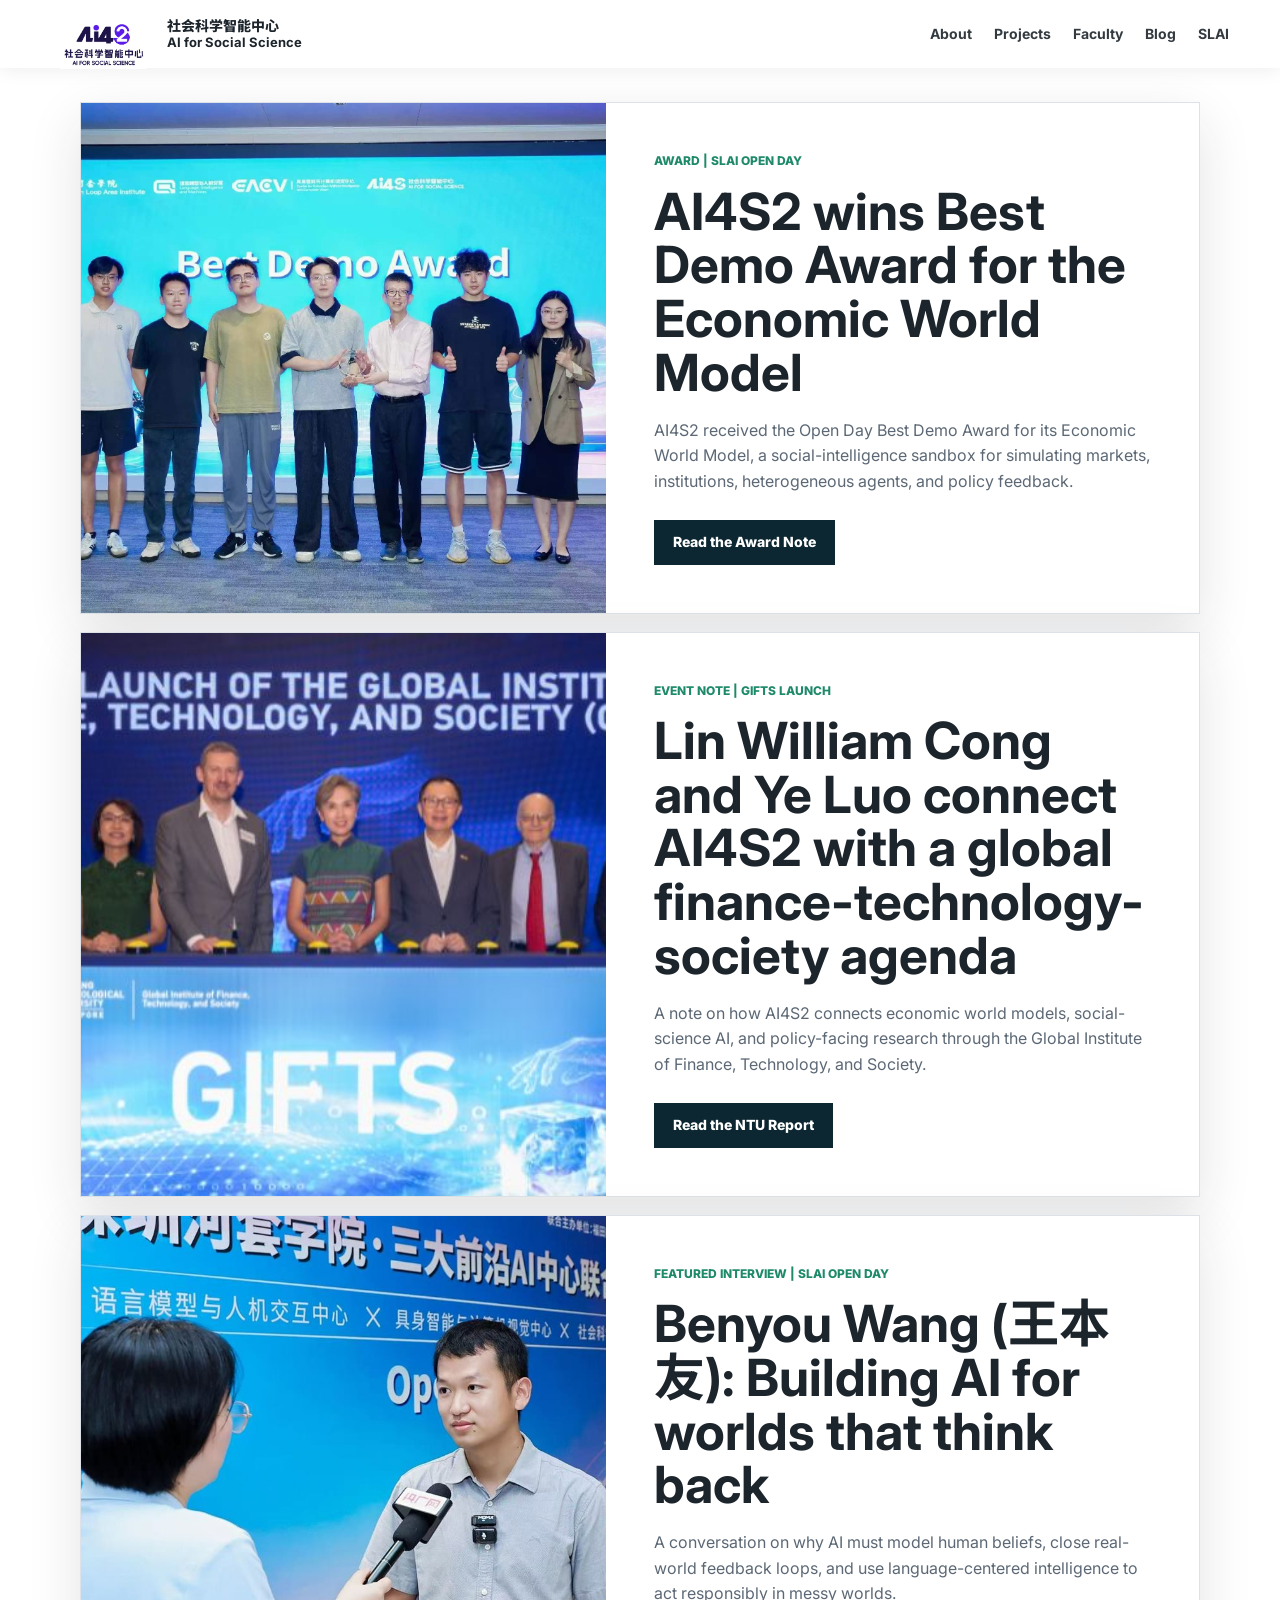
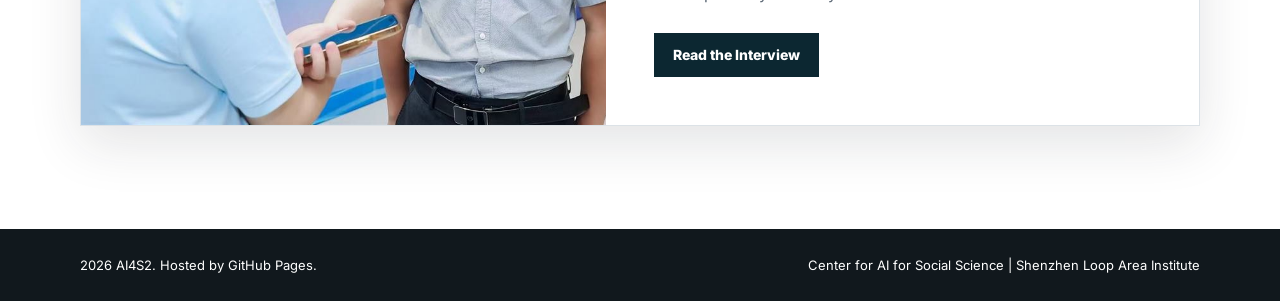
==== commit c27f0833: "Remove blog index hero copy" ====
--- a/blog/index.html
+++ b/blog/index.html
@@ -43,14 +43,6 @@
     </header>
 
     <main id="top">
-      <section class="page-hero">
-        <div class="section-inner page-hero-inner">
-          <p class="section-kicker">Blog</p>
-          <h1>AI4S2 essays, interviews, and field notes.</h1>
-          <p>Collected writing from AI4S2 faculty on social intelligence, economic world models, language-centered AI, and responsible deployment.</p>
-        </div>
-      </section>
-
       <section class="section">
         <div class="section-inner">
           <div class="blog-list-grid">
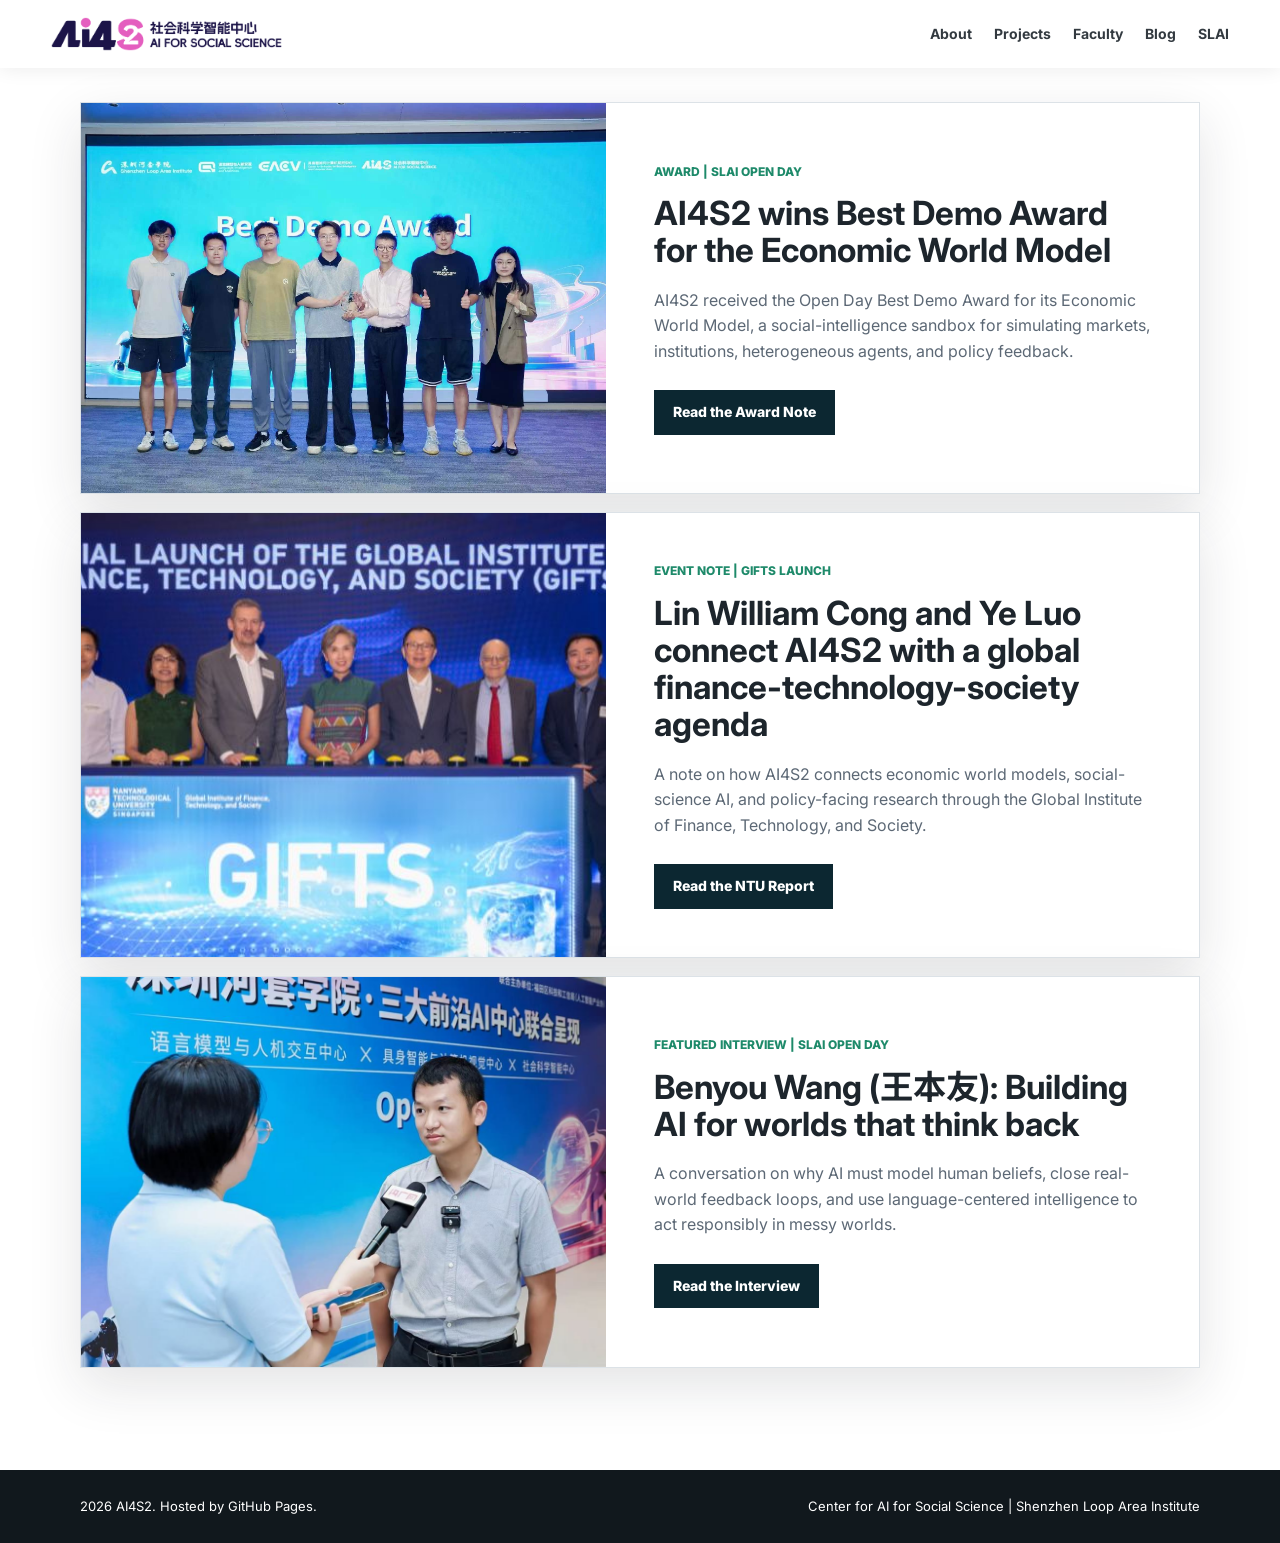
==== commit 54abb32e: "Sync from ai4s2/ai4s2.github.io" ====
--- a/blog/index.html
+++ b/blog/index.html
@@ -8,7 +8,7 @@
       content="AI4S2 blog posts, interviews, and essays on social intelligence, economic world models, language-centered AI, and real-world deployment."
     />
     <title>Blog | AI4S2</title>
-    <link rel="icon" href="../favicon.svg" type="image/svg+xml" />
+    <link rel="icon" href="../assets/img/ai4s2-favicon-large.png" type="image/png" />
     <link rel="preconnect" href="https://fonts.googleapis.com" />
     <link rel="preconnect" href="https://fonts.gstatic.com" crossorigin />
     <link
--- a/assets/css/styles.css
+++ b/assets/css/styles.css
@@ -43,6 +43,18 @@
   max-width: 100%;
 }
 
+.visually-hidden {
+  position: absolute;
+  width: 1px;
+  height: 1px;
+  padding: 0;
+  margin: -1px;
+  overflow: hidden;
+  clip: rect(0, 0, 0, 0);
+  white-space: nowrap;
+  border: 0;
+}
+
 .site-header {
   position: fixed;
   z-index: 30;
@@ -54,7 +66,7 @@
   justify-content: space-between;
   height: 68px;
   padding: 0 clamp(18px, 4vw, 56px);
-  color: #fff;
+  color: var(--ink);
   transition: background 180ms ease, color 180ms ease, box-shadow 180ms ease;
 }
 
@@ -75,7 +87,7 @@
 .brand {
   display: inline-flex;
   align-items: center;
-  gap: 12px;
+  gap: 0;
   font-weight: 800;
   letter-spacing: 0;
 }
@@ -83,17 +95,22 @@
 .brand-logo-wrap {
   display: grid;
   place-items: center;
-  width: 104px;
-  height: 44px;
-  padding: 6px 8px;
-  border: 1px solid rgba(255, 255, 255, 0.62);
-  background: #fff;
+  width: clamp(190px, 18vw, 270px);
+  height: 48px;
+  padding: 0;
+  background: transparent;
 }
 
 .brand-logo {
   width: 100%;
   height: 100%;
   object-fit: contain;
+  filter: drop-shadow(0 8px 18px rgba(29, 37, 44, 0.18));
+}
+
+.site-header.is-scrolled .brand-logo,
+.subpage .brand-logo {
+  filter: none;
 }
 
 .brand-mark {
@@ -106,7 +123,7 @@
 }
 
 .brand-text {
-  display: grid;
+  display: none;
   gap: 1px;
   color: inherit;
   font-size: 13px;
@@ -154,11 +171,13 @@
 
 .hero {
   position: relative;
-  min-height: min(760px, 82vh);
+  min-height: 0;
+  padding: clamp(104px, 11vw, 140px) 0 clamp(50px, 6vw, 76px);
   display: flex;
-  align-items: center;
+  align-items: flex-start;
   overflow: hidden;
-  color: #fff;
+  color: var(--ink);
+  background: var(--paper);
 }
 
 .hero-bg,
@@ -174,7 +193,9 @@
 }
 
 .hero-overlay {
-  background: rgba(3, 19, 27, 0.58);
+  background:
+    linear-gradient(90deg, rgba(255, 255, 255, 0.96) 0%, rgba(255, 255, 255, 0.86) 42%, rgba(255, 255, 255, 0.34) 100%),
+    linear-gradient(180deg, rgba(255, 255, 255, 0.76), rgba(255, 255, 255, 0.18));
 }
 
 .hero-content {
@@ -182,16 +203,12 @@
   z-index: 1;
   width: min(1120px, calc(100% - 40px));
   margin: 0 auto;
-  padding-top: 64px;
 }
 
 .hero-logo {
-  width: min(270px, 62vw);
+  width: min(520px, 78vw);
   margin: 0 0 28px;
-  padding: 16px 18px;
-  border: 1px solid rgba(255, 255, 255, 0.42);
-  background: rgba(255, 255, 255, 0.94);
-  box-shadow: 0 20px 52px rgba(0, 0, 0, 0.18);
+  filter: drop-shadow(0 18px 34px rgba(29, 37, 44, 0.18));
 }
 
 .eyebrow,
@@ -213,10 +230,11 @@
 
 .hero-subtitle {
   max-width: 760px;
-  margin: 26px 0 0;
+  margin: 0;
   font-size: clamp(19px, 2.2vw, 31px);
   line-height: 1.25;
   font-weight: 700;
+  color: var(--deep);
 }
 
 .hero-subtitle.cn {
@@ -229,7 +247,7 @@
   display: flex;
   gap: 14px;
   flex-wrap: wrap;
-  margin-top: 34px;
+  margin-top: 26px;
 }
 
 .button {
@@ -243,16 +261,18 @@
 }
 
 .button.primary {
-  background: #fff;
+  background: var(--deep);
+  color: #fff;
+  border-color: var(--deep);
+}
+
+.button.secondary {
   color: var(--deep);
-  border-color: #fff;
-}
-
-.button.secondary {
-  color: #fff;
+  background: rgba(255, 255, 255, 0.34);
 }
 
 .slai-band {
+  border-top: 1px solid rgba(85, 36, 238, 0.18);
   border-bottom: 1px solid rgba(85, 36, 238, 0.18);
   background: var(--slai-soft);
 }
@@ -376,6 +396,12 @@
   padding-top: clamp(46px, 6vw, 78px);
 }
 
+.intro-band h2 {
+  max-width: 480px;
+  font-size: clamp(28px, 3.4vw, 46px);
+  line-height: 1.08;
+}
+
 .intro-grid,
 .split-grid,
 .evidence-grid,
@@ -389,7 +415,7 @@
 
 h2 {
   margin: 0;
-  font-size: clamp(31px, 4.5vw, 56px);
+  font-size: clamp(29px, 3.6vw, 46px);
   line-height: 1.05;
   letter-spacing: 0;
 }
@@ -414,7 +440,8 @@
 }
 
 .intro-copy {
-  font-size: 18px;
+  font-size: clamp(16px, 1.3vw, 17px);
+  line-height: 1.65;
   color: var(--muted);
 }
 
@@ -536,6 +563,8 @@
 
 .media-frame {
   margin: 0;
+  width: min(100%, 500px);
+  justify-self: end;
   border: 1px solid var(--line);
   background: #fff;
   box-shadow: var(--shadow);
@@ -774,9 +803,259 @@
   padding: 22px;
 }
 
+.project-index-section {
+  background: #fff;
+}
+
+.project-index-grid {
+  display: grid;
+  gap: 24px;
+}
+
+.project-index-card {
+  display: grid;
+  grid-template-columns: minmax(0, 0.96fr) minmax(0, 1.04fr);
+  min-height: 430px;
+  border: 1px solid var(--line);
+  background: #fff;
+  box-shadow: var(--shadow);
+  transition: transform 180ms ease, border-color 180ms ease;
+}
+
+.project-index-card:hover {
+  border-color: rgba(30, 138, 106, 0.46);
+  transform: translateY(-2px);
+}
+
+.project-index-media {
+  display: block;
+  min-width: 0;
+  min-height: 430px;
+  overflow: hidden;
+  background: var(--soft);
+}
+
+.project-index-media img {
+  width: 100%;
+  height: 100%;
+  object-fit: cover;
+}
+
+.project-index-media.montage {
+  display: grid;
+  grid-template-columns: repeat(2, minmax(0, 1fr));
+  grid-template-rows: repeat(2, minmax(0, 1fr));
+  gap: 1px;
+  background: var(--line);
+}
+
+.project-index-media.montage img {
+  min-width: 0;
+  min-height: 0;
+}
+
+.project-index-copy {
+  display: flex;
+  flex-direction: column;
+  justify-content: center;
+  min-width: 0;
+  padding: clamp(28px, 5vw, 56px);
+}
+
+.project-index-title {
+  display: block;
+  color: var(--ink);
+  font-size: clamp(38px, 4.8vw, 70px);
+  font-weight: 800;
+  line-height: 0.98;
+  letter-spacing: 0;
+}
+
+.project-index-card:not(.featured) .project-index-title {
+  font-size: clamp(31px, 4vw, 54px);
+  line-height: 1.03;
+}
+
+.project-index-text {
+  display: block;
+  margin-top: 20px;
+  color: var(--muted);
+  font-size: 18px;
+  font-weight: 700;
+  line-height: 1.45;
+}
+
+.project-chip-row {
+  display: flex;
+  flex-wrap: wrap;
+  gap: 8px;
+  margin-top: 22px;
+}
+
+.project-chip-row span {
+  display: inline-flex;
+  align-items: center;
+  min-height: 32px;
+  padding: 6px 10px;
+  border: 1px solid var(--line);
+  background: var(--soft);
+  color: var(--muted);
+  font-size: 12px;
+  font-weight: 800;
+}
+
+.project-link {
+  display: inline-flex;
+  align-items: center;
+  width: fit-content;
+  min-height: 42px;
+  margin-top: 28px;
+  padding: 9px 16px;
+  border: 1px solid var(--deep);
+  background: var(--deep);
+  color: #fff;
+  font-size: 13px;
+  font-weight: 900;
+}
+
+.project-page-hero {
+  padding-bottom: 72px;
+}
+
+.project-hero-grid,
+.project-narrative-grid {
+  display: grid;
+  grid-template-columns: minmax(0, 0.92fr) minmax(0, 1.08fr);
+  gap: clamp(30px, 5vw, 62px);
+  align-items: center;
+}
+
+.project-hero-copy {
+  min-width: 0;
+}
+
+.project-back-link {
+  display: inline-flex;
+  margin-bottom: 26px;
+  color: var(--green);
+  font-size: 13px;
+  font-weight: 900;
+}
+
+.project-hero-copy h1 {
+  margin: 0;
+  font-size: clamp(44px, 6.5vw, 82px);
+  line-height: 0.98;
+}
+
+.project-sandbox-page .project-hero-grid {
+  grid-template-columns: minmax(0, 1.08fr) minmax(0, 0.92fr);
+}
+
+.project-sandbox-page .project-hero-copy h1 {
+  font-size: clamp(42px, 5.5vw, 72px);
+  line-height: 1.01;
+}
+
+.project-hero-copy > p:not(.section-kicker) {
+  max-width: 760px;
+  margin-top: 22px;
+  color: var(--muted);
+  font-size: clamp(18px, 2vw, 23px);
+  font-weight: 700;
+  line-height: 1.35;
+}
+
+.project-hero-copy .project-meta-grid {
+  margin-top: 28px;
+}
+
+.hero-chips {
+  margin-top: 28px;
+}
+
+.project-hero-media {
+  min-width: 0;
+  margin: 0;
+  border: 1px solid var(--line);
+  background: #fff;
+  box-shadow: var(--shadow);
+}
+
+.project-hero-media > img {
+  width: 100%;
+  aspect-ratio: 1.56;
+  object-fit: cover;
+}
+
+.project-hero-media.montage-large {
+  display: grid;
+  grid-template-columns: repeat(2, minmax(0, 1fr));
+  gap: 1px;
+  background: var(--line);
+}
+
+.project-hero-media.montage-large img {
+  width: 100%;
+  height: 100%;
+  aspect-ratio: 1.18;
+  object-fit: cover;
+}
+
+.project-hero-media.montage-large figcaption {
+  grid-column: span 2;
+  background: #fff;
+}
+
+.project-narrative-grid {
+  align-items: start;
+}
+
+.track-grid {
+  display: grid;
+  grid-template-columns: repeat(2, minmax(0, 1fr));
+  gap: 18px;
+}
+
+.track-card {
+  display: grid;
+  grid-template-columns: 230px minmax(0, 1fr);
+  min-height: 275px;
+  border: 1px solid var(--line);
+  border-top-width: 5px;
+  background: #fff;
+}
+
+.track-card img {
+  width: 100%;
+  height: 100%;
+  object-fit: cover;
+}
+
+.track-card div {
+  min-width: 0;
+  padding: 22px;
+}
+
+.track-card .project-number {
+  margin-bottom: 26px;
+}
+
+.track-card h3 {
+  font-size: 22px;
+}
+
+.track-card p {
+  color: var(--muted);
+}
+
 .faculty-section .section-heading p {
   max-width: 820px;
   color: var(--muted);
+}
+
+.faculty-page .faculty-section {
+  padding-top: 126px;
 }
 
 .faculty-group + .faculty-group {
@@ -1056,7 +1335,8 @@
 }
 
 .blog-list-copy h2 {
-  font-size: clamp(32px, 4vw, 52px);
+  font-size: clamp(24px, 2.6vw, 36px);
+  line-height: 1.12;
 }
 
 .blog-list-copy p {
@@ -1367,7 +1647,12 @@
   .project-feature,
   .project-detail-grid,
   .project-visual-grid,
-  .project-grid {
+  .project-grid,
+  .project-index-card,
+  .project-hero-grid,
+  .project-narrative-grid,
+  .track-grid,
+  .track-card {
     grid-template-columns: 1fr;
   }
 
@@ -1399,6 +1684,10 @@
     aspect-ratio: 1.62;
   }
 
+  .media-frame {
+    justify-self: center;
+  }
+
   .project-detail-card {
     min-height: auto;
   }
@@ -1414,6 +1703,29 @@
 
   .project-card img {
     min-height: 0;
+    aspect-ratio: 1.65;
+  }
+
+  .project-index-media {
+    min-height: 0;
+    aspect-ratio: 1.62;
+  }
+
+  .project-index-media.montage {
+    height: 252px;
+    aspect-ratio: auto;
+  }
+
+  .project-index-copy {
+    padding: 30px;
+  }
+
+  .project-hero-media > img {
+    aspect-ratio: 1.62;
+  }
+
+  .track-card img {
+    height: auto;
     aspect-ratio: 1.65;
   }
 
@@ -1439,16 +1751,13 @@
   }
 
   .brand-logo-wrap {
-    width: 92px;
-    height: 40px;
+    width: 160px;
+    height: 38px;
   }
 
   .hero {
-    min-height: 760px;
-  }
-
-  .hero-logo {
-    width: min(220px, 72vw);
+    min-height: 0;
+    padding: 104px 0 48px;
   }
 
   .page-hero {
@@ -1464,6 +1773,11 @@
     font-size: 64px;
   }
 
+  .hero-logo {
+    width: min(340px, 86vw);
+    margin-bottom: 24px;
+  }
+
   .hero-actions {
     align-items: stretch;
     flex-direction: column;
@@ -1498,6 +1812,33 @@
     min-height: auto;
   }
 
+  .project-index-card {
+    min-height: 0;
+  }
+
+  .project-index-title,
+  .project-index-card:not(.featured) .project-index-title {
+    font-size: 34px;
+    line-height: 1.04;
+  }
+
+  .project-index-text {
+    font-size: 16px;
+  }
+
+  .project-hero-copy h1 {
+    font-size: 38px;
+    line-height: 1.03;
+  }
+
+  .project-hero-media.montage-large {
+    grid-template-columns: 1fr;
+  }
+
+  .project-hero-media.montage-large figcaption {
+    grid-column: span 1;
+  }
+
   .slai-motto {
     min-height: auto;
   }
